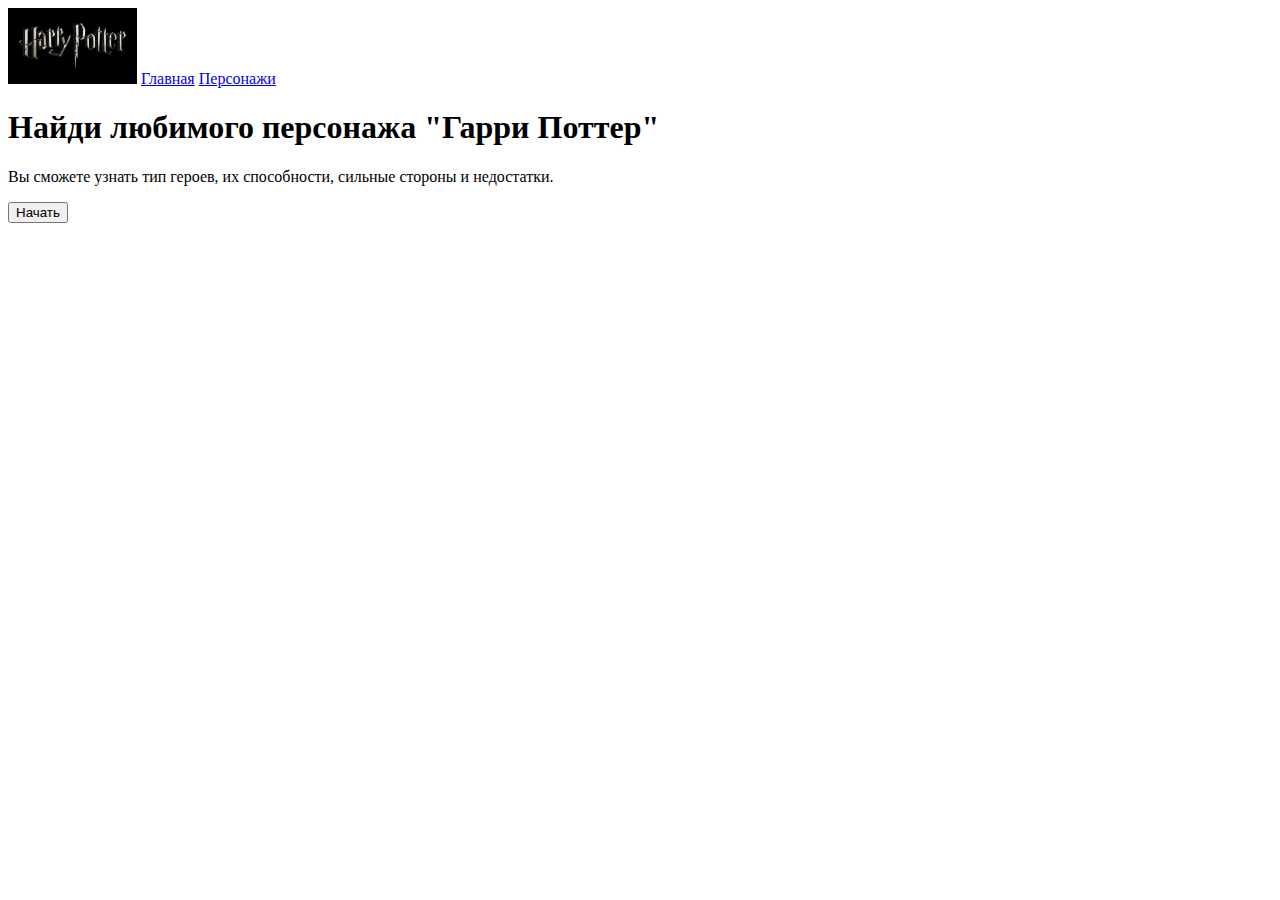
==== index.html @ 921980c6 "Semantic changes" ====
<!doctype html>
<html lang="ru">
<head>
    <meta charset="UTF-8">
    <meta name="viewport"
          content="width=device-width, user-scalable=no, initial-scale=1.0, maximum-scale=1.0, minimum-scale=1.0">
    <meta http-equiv="X-UA-Compatible" content="ie=edge">
    <title>HarryPotter</title>
    <link rel="preconnect" href="https://fonts.googleapis.com">
    <link rel="preconnect" href="https://fonts.gstatic.com" crossorigin>
    <link href="https://fonts.googleapis.com/css2?family=Lora&display=swap" rel="stylesheet">
    <link rel="stylesheet" href="assets/styles/main-page.css">
</head>

<body>

<nav class="navbar">
    <img class="navbar__logo" src="/assets/pictures/logo.png" alt="logotype">
    <a href="#" class="navbar__link">Главная</a>
    <a href="/person" class="navbar__link">Персонажи</a>
</nav>

<main>
    <section class="home">
            <h1 class="title home__element">Найди любимого персонажа "Гарри Поттер"</h1>
            <p class="description home__element">Вы сможете узнать тип героев, их способности, сильные стороны и недостатки.</p>
            <button class="bth home__element">Начать</button>
    </section>
</main>

</body>
</html>
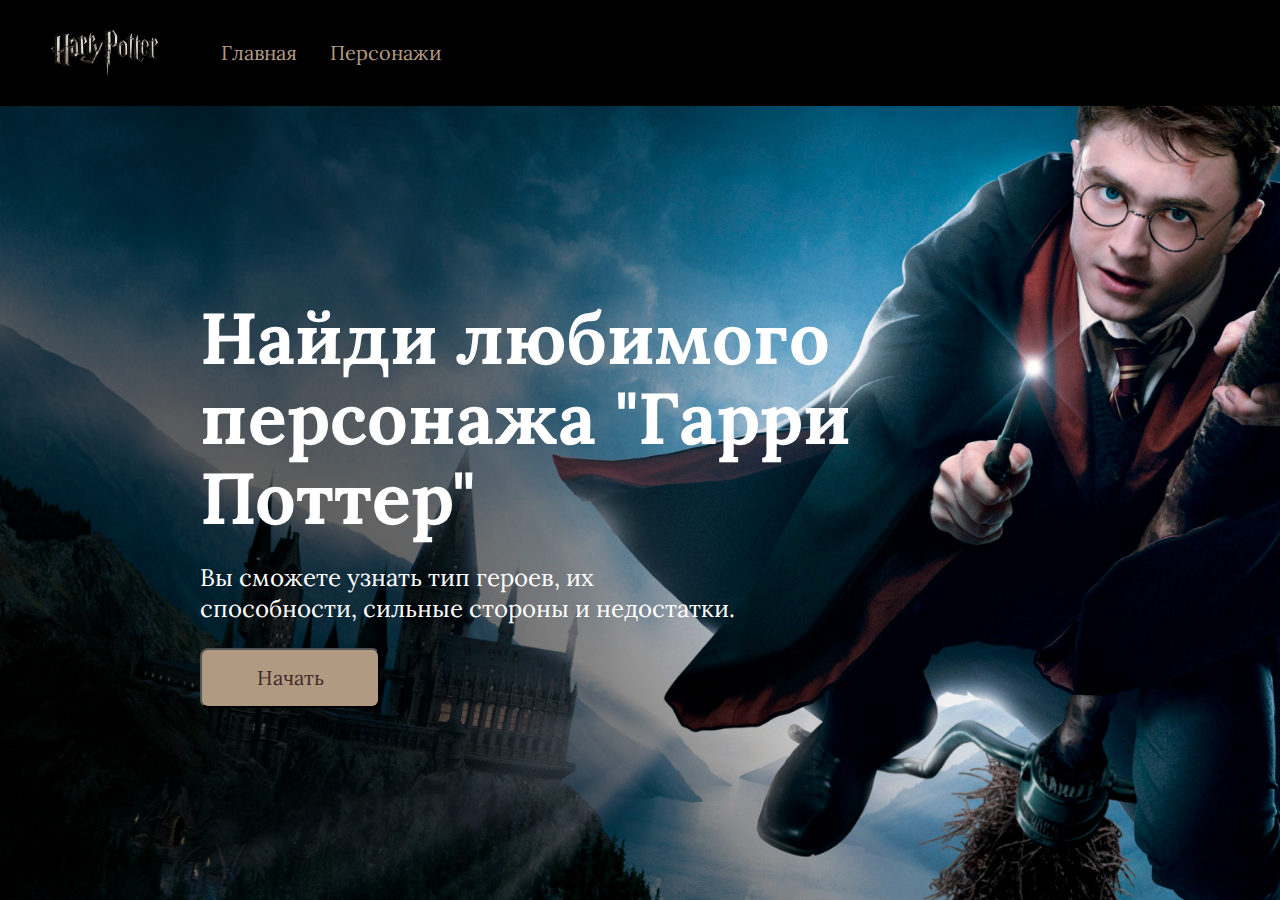
==== commit 4b82e935: "adding home__container and width changes" ====
--- a/index.html
+++ b/index.html
@@ -22,9 +22,11 @@
 
 <main>
     <section class="home">
-            <h1 class="title home__element">Найди любимого персонажа "Гарри Поттер"</h1>
-            <p class="description home__element">Вы сможете узнать тип героев, их способности, сильные стороны и недостатки.</p>
-            <button class="bth home__element">Начать</button>
+        <div class="home__container">
+            <h1 class="title">Найди любимого персонажа "Гарри Поттер"</h1>
+            <p class="description">Вы сможете узнать тип героев, их способности, сильные стороны и недостатки.</p>
+            <button class="btn">Начать</button>
+        </div>
     </section>
 </main>
 
--- a/assets/styles/main-page.css
+++ b/assets/styles/main-page.css
@@ -0,0 +1,88 @@
+body {
+    margin: 0;
+}
+
+.navbar {
+    background-color: black;
+    display: flex;
+    align-items: center;
+    padding: 15px 40px;
+}
+
+.navbar__link {
+    font-family: 'Lora', serif;
+    font-size: 20px;
+    font-weight: 400;
+    line-height: 26px;
+    text-decoration: none;
+    color: #B09A81;
+}
+
+.navbar .navbar__link:not(:last-child) {
+    margin-right: 33px;
+    text-decoration: none;
+    color: #B09A81;
+}
+
+h1 {
+    margin: 0;
+}
+
+.navbar__logo {
+    margin-right: 52px;
+}
+
+.home {
+    background-image: url("../pictures/main-bg.png");
+    background-size: cover;
+    background-repeat: no-repeat;
+    height: calc(100vh - 106px);
+
+    display: flex;
+    flex-direction: column;
+    justify-content: center;
+    overflow: hidden;
+}
+
+.home__container {
+    margin-left: 200px;
+}
+
+.title {
+    font-family: 'Lora', serif;
+    font-size: 72px;
+    font-weight: 700;
+    line-height: 80px;
+    color: white;
+    max-width: 711px;
+    min-width: 400px;
+    width: 100%;
+}
+
+.description {
+    font-family: 'Lora', serif;
+    font-size: 24px;
+    font-weight: 400;
+    line-height: 31px;
+    color: white;
+    max-width: 549px;
+    min-width: 400px;
+    width: 100%;
+}
+
+.btn {
+    font-family: 'Lora', serif;
+    font-size: 20px;
+    font-weight: 400;
+    line-height: 26px;
+    text-align: center;
+
+    background-color: #B09A81;
+    color: #462929;
+    height: 60px;
+    width: 180px;
+    border-radius: 8px;
+    padding: 15px;
+}
+
+
